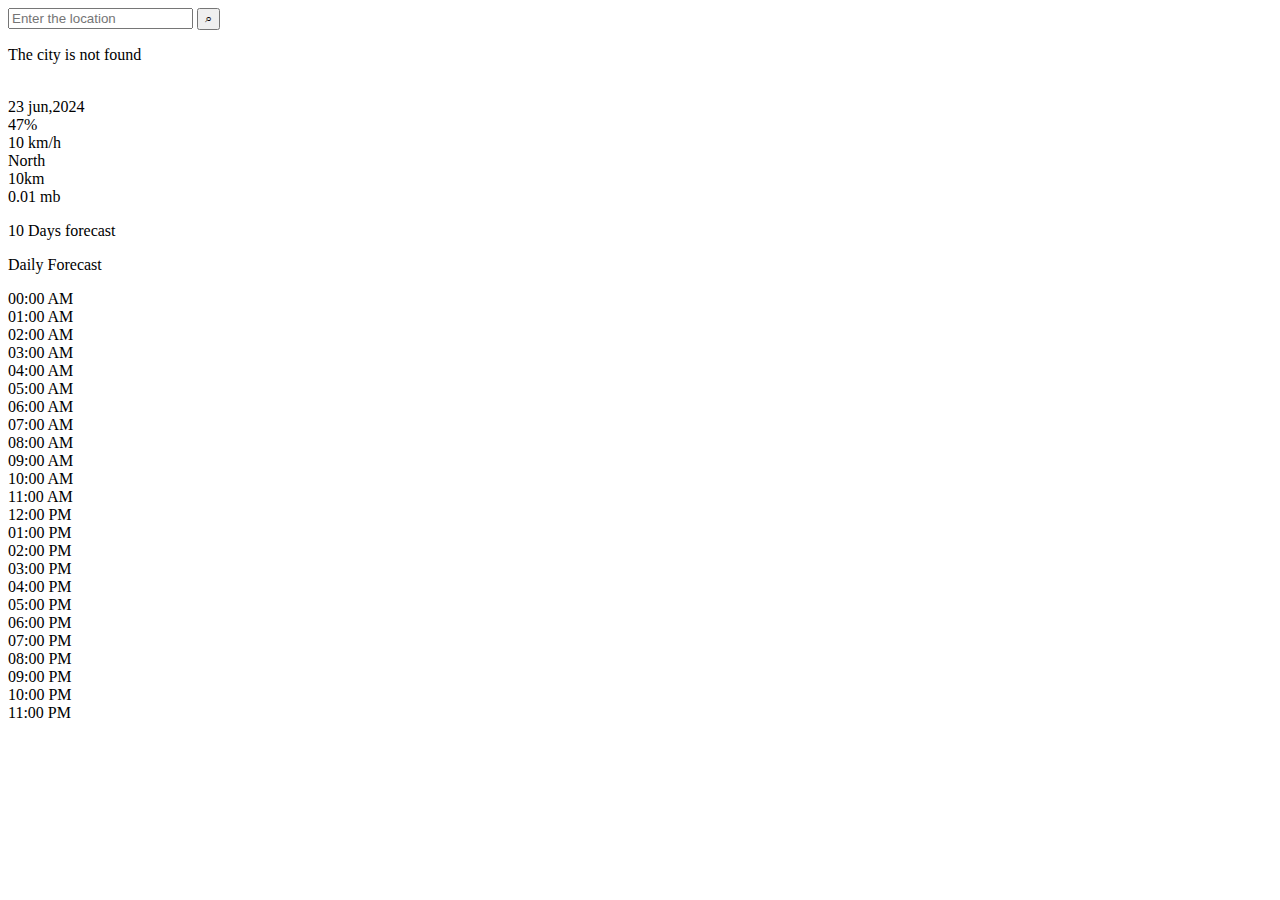
==== templates/index.html @ 64b72420 "rebulding the app with backend" ====
<!DOCTYPE html>
<html lang="en">
<head>
    <meta charset="UTF-8">
    <meta name="viewport" content="width=device-width, initial-scale=1.0">
    <title>Weather App</title>
    <link rel="stylesheet" href="style.css">
    <link rel="icon" href="weather.png">
</head>
<body>

    <section class="section1">
        <section class="input">
            <input type="text" id="inplace" placeholder="Enter the location" autocomplete="off" required>
            <button id="search-btn" onclick="user_function()">⌕</button><br>
        </section>
        <p id="error-message">The city is not found</p>
    </section>
    <section class="location">
        <div id="icon"><img src="" alt=""></div>
        <div id="address"></div>
    </section>
    <section class="information">
        <div class="today-weather">
             <div class="today-temperature">
                <div id="icon">

                </div>
                <div id="celcius">
                    
                </div>
                <div id="desc"></div>
             </div>
             <div class="today-details">
                <div class = "details" id="date">
                    <div id="icon">

                    </div>
                    <div id="value">23 jun,2024</div>
                </div>
                <div class = "details" id="humidity">
                    <div id="icon">

                    </div>
                    <div id="value">47%</div>
                </div>

                <div class = "details" id="windspeed">
                    <div id="icon">

                    </div>
                    <div id="value">10 km/h</div>
                </div>
                <div class = "details" id="wind-direction">
                    <div id="icon">

                    </div>
                    <div id="value">North</div>
                </div>
                <div class = "details" id="visibility">
                    <div id="icon">

                    </div>
                    <div id="value">10km</div>
                </div>
                <div class = "details" id="pressure">
                    <div id="icon">

                    </div>
                    <div id="value">0.01 mb</div>
                </div>
                
             </div>
        </div>
        <div class="tenday-weather1">
            <p id="heading">10 Days forecast</p>
            <div class="tenday-weather">
                <!-- <div class="days" id="day0">
                    <div id="date"></div>
                    <div class="temp-symbol">
                        <div id="temp"></div>
                        <div id="symbol"></div>
                    </div>
                </div> -->
            </div>
        </div>
            
    </section>
    <section class="hourly-weather1">
        <section class="hourly-weather">
            <p id="heading">Daily Forecast</p>
            <div class="container">
                <div class="hour" id="hour1">
                    <div id="image"></div>
                    <div id="time">
                        00:00 AM
                    </div>
                </div>
                <div class="hour" id="hour2">
                    <div id="image"></div>
                    <div id="time">
                        01:00 AM
                    </div>
                </div>
                <div class="hour" id="hour3">
                    <div id="image"></div>
                    <div id="time">
                        02:00 AM
                    </div>
                </div>
                <div class="hour" id="hour4">
                    <div id="image"></div>
                    <div id="time">
                        03:00 AM
                    </div>
                </div>
                <div class="hour" id="hour5">
                    <div id="image"></div>
                    <div id="time">
                        04:00 AM
                    </div>
                </div>
                <div class="hour" id="hour6">
                    <div id="image"></div>
                    <div id="time">
                        05:00 AM
                    </div>
                </div>
                <div class="hour" id="hour7">
                    <div id="image"></div>
                    <div id="time">
                        06:00 AM
                    </div>
                </div>
                <div class="hour" id="hour8">
                    <div id="image"></div>
                    <div id="time">
                        07:00 AM
                    </div>
                </div>
                <div class="hour" id="hour9">
                    <div id="image"></div>
                    <div id="time">
                        08:00 AM
                    </div>
                </div>
                <div class="hour" id="hour10">
                    <div id="image"></div>
                    <div id="time">
                        09:00 AM
                    </div>
                </div>
                <div class="hour" id="hour11">
                    <div id="image"></div>
                    <div id="time">
                        10:00 AM
                    </div>
                </div>
                <div class="hour" id="hour12">
                    <div id="image"></div>
                    <div id="time">
                        11:00 AM
                    </div>
                </div>
                <div class="hour" id="hour13">
                    <div id="image"></div>
                    <div id="time">
                        12:00 PM
                    </div>
                </div>
                <div class="hour" id="hour14">
                    <div id="image"></div>
                    <div id="time">
                        01:00 PM
                    </div>
                </div>
                <div class="hour" id="hour15">
                    <div id="image"></div>
                    <div id="time">
                        02:00 PM
                    </div>
                </div>
                <div class="hour" id="hour16">
                    <div id="image"></div>
                    <div id="time">
                        03:00 PM
                    </div>
                </div>
                <div class="hour" id="hour17">
                    <div id="image"></div>
                    <div id="time">
                        04:00 PM
                    </div>
                </div>
                <div class="hour" id="hour18">
                    <div id="image"></div>
                    <div id="time">
                        05:00 PM
                    </div>
                </div>
                <div class="hour" id="hour19">
                    <div id="image"></div>
                    <div id="time">
                        06:00 PM
                    </div>
                </div>
                <div class="hour" id="hour20">
                    <div id="image"></div>
                    <div id="time">
                        07:00 PM
                    </div>
                </div>
                <div class="hour" id="hour21">
                    <div id="image"></div>
                    <div id="time">
                        08:00 PM
                    </div>
                </div>
                <div class="hour" id="hour22">
                    <div id="image"></div>
                    <div id="time">
                        09:00 PM
                    </div>
                </div>
                <div class="hour" id="hour23">
                    <div id="image"></div>
                    <div id="time">
                        10:00 PM
                    </div>
                </div>
                <div class="hour" id="hour24">
                    <div id="image"></div>
                    <div id="time">
                        11:00 PM
                    </div>
                </div>
                
            </div>
        </section>
        
    </section>

    <script src="script.js"></script>
</body>
</html>
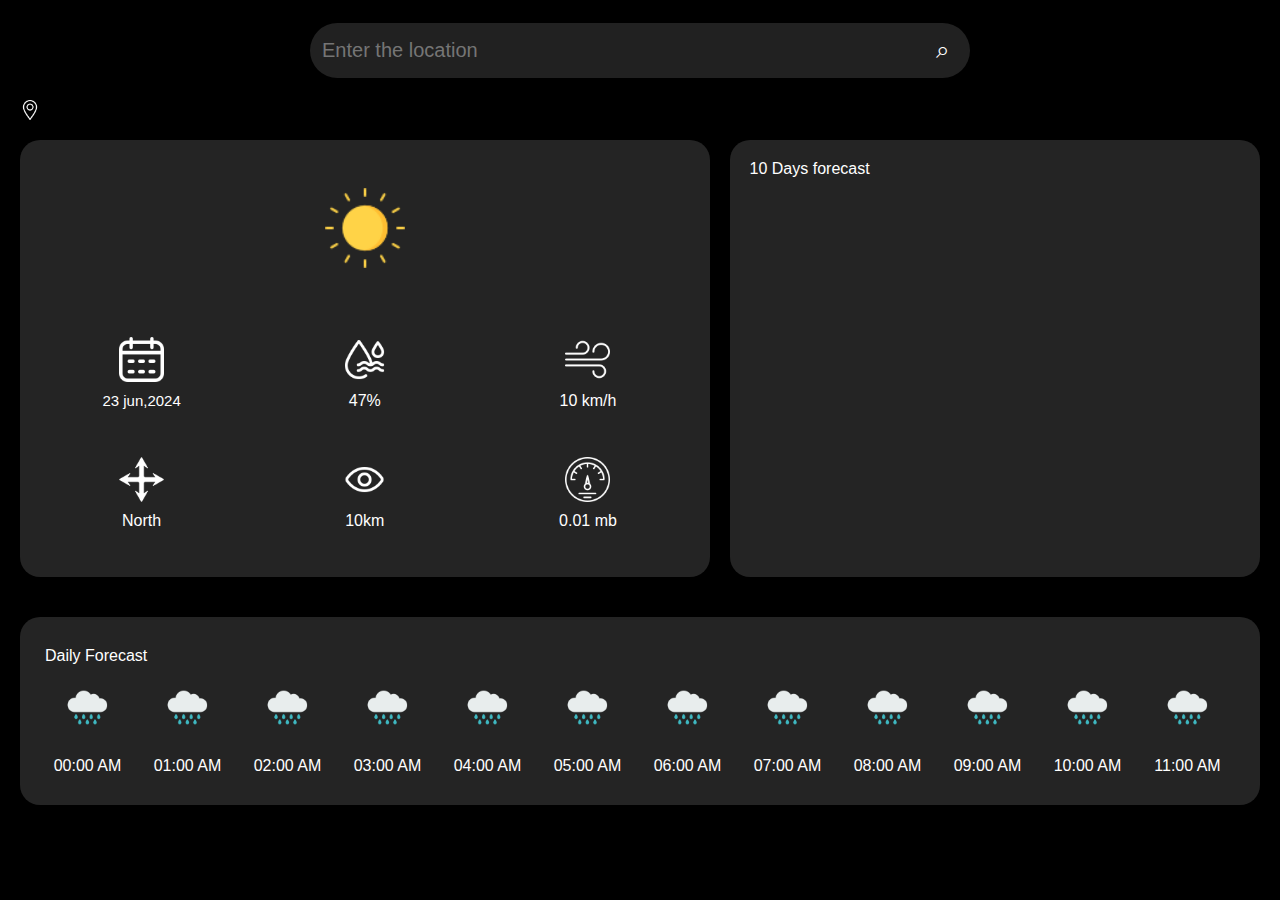
==== commit 5acbc2b3: "added gitignore file and variables.py file to store sensitive variables" ====
--- a/templates/index.html
+++ b/templates/index.html
@@ -4,8 +4,8 @@
     <meta charset="UTF-8">
     <meta name="viewport" content="width=device-width, initial-scale=1.0">
     <title>Weather App</title>
-    <link rel="stylesheet" href="style.css">
-    <link rel="icon" href="weather.png">
+    <link rel="stylesheet" href="/static/css/style.css">
+    <link rel="icon" href="/static/images/weather.png">
 </head>
 <body>
 
@@ -240,6 +240,6 @@
         
     </section>
 
-    <script src="script.js"></script>
+    <script src="/static/js/script.js"></script>
 </body>
 </html>
--- a/static/css/style.css
+++ b/static/css/style.css
@@ -0,0 +1,326 @@
+html, body {
+    margin: 0;
+    width: 100%;
+    height: 100%;
+    font-family: sans-serif;
+    color: rgb(255, 255, 255);
+    background-color: rgb(0, 0, 0);
+}
+
+body::-webkit-scrollbar{
+    display: none;
+}
+.section1 {
+    width: 100%;
+    height: 100px;
+    display: flex;
+    flex-direction: column;
+    justify-content: center;
+    align-items: center;
+}
+
+.section1 p {
+    margin: 0;
+    text-align: center;
+    color: red;
+    display: none;
+    margin-top: 10px;
+    font-size: 15px;
+}
+
+.section1 .input{
+    width: 50%;
+    height: 35px;
+    display: flex;
+    padding: 10px;
+    border-radius: 60px;
+    background-color: rgba(99, 99, 99, 0.332);
+    gap: 5px;
+}
+
+.section1 .input input{
+    flex: 1;
+    font-size: 20px;
+    border: none;
+    background: none;
+    outline: none;
+    color: white;
+}
+
+.section1 .input #search-btn{
+    -webkit-tap-highlight-color: rgba(0,0,0,0);
+    background: none;
+    color: white;
+    border: none;
+    cursor: pointer;
+    font-size: x-large;
+}
+
+.location{
+    padding-left: 20px;
+    display: flex;
+    gap: 10px;
+}
+
+.location #icon{
+    background-image: url(/static/images/location.png);
+    background-position: center;
+    background-size: contain;
+    background-repeat: no-repeat;
+    height: 20px;
+    width: 20px;
+    
+}
+
+.information {
+    width: 100%;
+    display: grid;
+    grid-template-columns: 1.3fr 1fr;
+    gap: 20px;
+    padding: 20px;
+    box-sizing: border-box;
+}
+
+.today-weather {
+    background-color: rgba(54, 54, 54, 0.366);;
+    display: grid;
+    grid-template-rows: 1fr 1.5fr;
+    align-items: center;
+    gap: 30px;
+}
+
+.information .today-weather .today-temperature{
+    max-height: 220px;
+}
+.information .today-weather .today-details{
+    height: fit-content;
+}
+
+.information .today-weather .today-temperature #icon{
+    background-image: url(/static/images/sun.png);
+    background-position: center;
+    background-size: contain;
+    background-repeat: no-repeat;
+    height: 80px;
+}
+
+.information .today-weather .today-temperature #desc{
+    text-align: center;
+    margin-top: 10px;
+}
+
+.information .today-weather .today-temperature #condition{
+    text-align: center;
+}
+
+.information .today-weather .today-temperature #celcius{
+    font-size: 30px;
+    text-align: center;
+}
+
+.information .today-weather .today-details{
+    display: grid;
+    grid-template-columns: 1fr 1fr 1fr;    
+    grid-auto-flow: rows;
+    justify-items: center;
+    gap: 20px;
+}
+
+.information .today-weather .today-details .details{
+    height: 100px;
+    width: 100px;
+    border-radius: 20px;
+}
+
+.information .today-weather .today-details #humidity #icon{
+    background-image: url(/static/images/humidity.png);
+    background-size: contain;
+    background-repeat: no-repeat;
+    background-position: center;
+}
+
+.information .today-weather .today-details #wind-direction #icon{
+    background-image: url(/static/images/direction.png);
+    background-size: contain;
+    background-repeat: no-repeat;
+    background-position: center;
+}
+
+.information .today-weather .today-details #windspeed #icon{
+    background-image: url(/static/images/wind.png);
+    background-size: contain;
+    background-repeat: no-repeat;
+    background-position: center;
+}
+.information .today-weather .today-details #pressure #icon{
+    background-image: url(/static/images/barometer.png);
+    background-size: contain;
+    background-repeat: no-repeat;
+    background-position: center;
+}
+.information .today-weather .today-details #visibility #icon{
+    background-image: url(/static/images/visibility.png);
+    background-size: contain;
+    background-repeat: no-repeat;
+    background-position: center;
+}
+
+.information .today-weather .today-details #date #icon{
+    background-image: url(/static/images/calendar.png);
+    background-size: contain;
+    background-repeat: no-repeat;
+    background-position: center;
+}
+
+.information .today-weather .today-details #date #value{
+    font-size: 15px;
+}
+
+#humidity,#wind-direction,#windspeed,#pressure,#visibility,.information .today-weather .today-details #date{
+    display: grid;
+    grid-template-rows: 1fr 1fr;
+    text-align: center;
+    gap: 10px;
+    text-align: center;
+}
+
+
+.tenday-weather1,.today-weather,.hourly-weather{
+    background-color:rgba(145, 144, 146, 0.248);
+    border-radius: 20px; 
+    padding: 20px;
+    min-width: 300px;
+}
+
+.tenday-weather1 #heading{
+    margin: 0%;
+    margin-bottom: 15px;
+}
+
+.information .tenday-weather{
+    display: flex;
+    flex-direction: column;
+    align-items: center;
+    gap: 5px;
+}
+
+.information .tenday-weather .day{
+    width: 100%;
+    height: 40px;
+    border-radius: 10px;
+    background-color: #5c5c5c3f;
+    display: grid;
+    grid-template-columns: 1fr 1fr;
+    align-items: center;
+    text-align: center;
+}
+
+
+.information .tenday-weather .day .temp-symbol{
+    display: grid;
+    grid-template-columns: 1.8fr 1fr;
+}
+
+
+.information .tenday-weather .day .temp-symbol #symbol{
+    background-image: url(/static/images/cloud.png);
+    background-size: contain;
+    background-repeat: no-repeat;
+    background-position: center;
+}
+
+
+@media screen and (max-width:850px) {
+    .information{
+        display: block;
+    }
+    .today-weather{
+        margin-bottom:20px;
+    }
+}
+
+@media screen and (max-width:560px) {
+    .information .today-weather .today-details{
+        grid-template-columns: 1fr 1fr 1fr;
+    }
+    .section1{
+        height: 100px;
+    }
+    .information .today-weather .today-temperature #celcius{
+        font-size: 30px;
+    }
+    .information .today-weather .today-details .details{
+        height: 80px;
+        width: 80px;
+    }
+    .section1 .input{
+        width: 80%;
+    }
+}
+
+.hourly-weather1{
+    padding: 20px;
+}
+
+.hourly-weather{
+    width: 100%;
+    padding: 10px;
+    box-sizing: border-box;
+    background-color: rgba(145, 144, 146, 0.248);
+    border-radius: 20px;
+}
+
+.container{
+    width: 100%;
+    box-sizing: border-box;
+    padding: 10px;
+    display: flex;
+    overflow-x: scroll;
+    gap: 5px;
+    
+}
+
+.container .hour{
+    height: 90px;
+    display: flex;
+    min-width: 75px;
+    border-radius: 10px;
+    display: grid;
+    grid-template-rows: 1fr 1fr;
+    padding: 10px;   
+}
+.container .hour #image{
+    background-image: url(/static/images/cloud-rain.png);
+    background-position: center;
+    background-size: contain;
+    background-repeat: no-repeat;
+}
+
+.hourly-weather .container .hour #time{
+    display: flex;
+    align-items: flex-end;
+    justify-content: center;
+
+}
+.container::-webkit-scrollbar{
+    height: 10px;
+}
+
+.container::-webkit-scrollbar-track{
+    background-color: rgb(59, 59, 59);
+    border-radius: 10px;
+    scroll-behavior: smooth;
+    cursor: pointer;
+}
+.container::-webkit-scrollbar-thumb{
+    background-color: aliceblue;
+    border-radius: 10px;
+    border: 2px slod black;
+    cursor: pointer;
+}
+
+.hourly-weather #heading{
+    margin: 0px;
+    margin-top: 20px;
+    margin-left: 15px;
+}